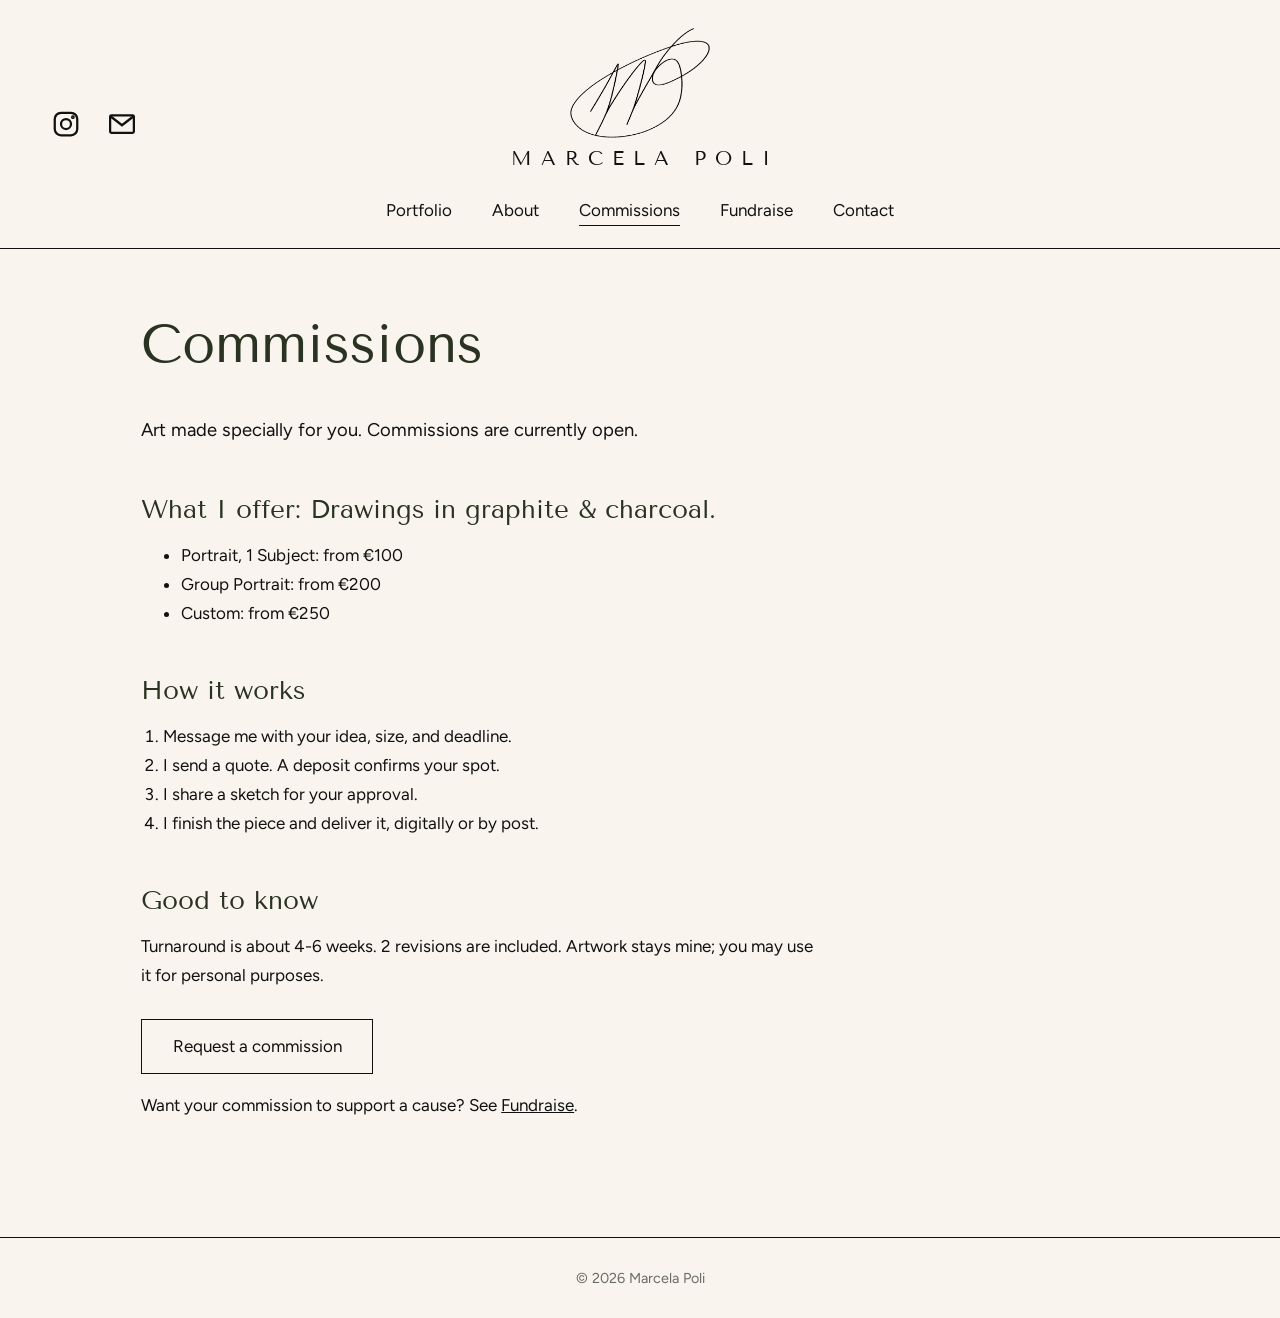
==== commissions.html @ 9af439c2 "first commit" ====
<!doctype html>
<html lang="en"><head><meta charset="utf-8">
<meta name="viewport" content="width=device-width, initial-scale=1">
<title>Commissions — Marcela Poli</title>
<link rel="preconnect" href="https://fonts.googleapis.com">
<link href="https://fonts.googleapis.com/css2?family=Figtree:wght@400;500&family=Tenor+Sans&display=swap" rel="stylesheet">
<link rel="stylesheet" href="style.css"></head>
<body>
<header>
<div class="top">
<div class="social">
<a href="https://www.instagram.com/poliportfolio?stkn=MXZldDJ1Nmd2b3gwMA%3D%3D&utm_source=qr" aria-label="Instagram" target="_blank" rel="noopener"><svg viewBox="0 0 24 24"><rect x="3" y="3" width="18" height="18" rx="5"/><circle cx="12" cy="12" r="4"/><circle cx="17.5" cy="6.5" r=".6"/></svg></a>
<a href="mailto:marcelacspoli@gmail.com" aria-label="Email"><svg viewBox="0 0 24 24"><rect x="2.5" y="5" width="19" height="14" rx="1"/><path d="M3 6l9 7 9-7"/></svg></a>
</div>
<a class="logo" href="index.html"><img src="images/signature.png" alt="Marcela Poli signature"><span>MARCELA POLI</span></a>
<div></div>
</div>
<nav><a href="index.html">Portfolio</a><a href="about.html">About</a><a href="commissions.html" aria-current="page">Commissions</a><a href="fundraise.html">Fundraise</a><a href="contact.html">Contact</a></nav>
</header>
<main>
<div class="page"><h1>Commissions</h1>
<p class="lead">Art made specially for you. Commissions are currently open.</p>
<h2>What I offer: Drawings in graphite & charcoal.</h2>
<ul><li>Portrait, 1 Subject: from €100</li><li>Group Portrait: from €200</li><li>Custom: from €250</li></ul>
<h2>How it works</h2>
<ol><li>Message me with your idea, size, and deadline.</li><li>I send a quote. A deposit confirms your spot.</li><li>I share a sketch for your approval.</li><li>I finish the piece and deliver it, digitally or by post.</li></ol>
<h2>Good to know</h2>
<p>Turnaround is about 4-6 weeks. 2 revisions are included. Artwork stays mine; you may use it for personal purposes.</p>
<a class="btn" href="contact.html">Request a commission</a>
<p>Want your commission to support a cause? See <a href="fundraise.html">Fundraise</a>.</p></div>
</main>
<footer>© 2026 Marcela Poli</footer>
</body></html>
---- style.css ----
:root{--ink:#111;--green:#2a3322;--muted:#6b6b66;--ph:#e8e5de}
*{box-sizing:border-box}
img{max-width:100%} 
body{margin:0;font:17px/1.7 'Figtree',system-ui,sans-serif;color:var(--ink);background:#f9f5ee}
a{color:inherit}
a:focus-visible,button:focus-visible,input:focus-visible,textarea:focus-visible{outline:2px solid var(--green);outline-offset:3px}
.top{display:grid;grid-template-columns:1fr auto 1fr;align-items:end;padding:28px 4vw 0}
.social{display:flex;gap:26px;padding-bottom:22px}
.social svg{width:30px;height:30px;stroke:var(--ink);fill:none;stroke-width:1.8}
.logo{text-align:center;text-decoration:none}
.logo img{height:110px;width:auto;display:block;margin:0 auto}
.logo span{display:block;font:1.25rem 'Tenor Sans',sans-serif;letter-spacing:.45em;padding-left:.45em;margin-top:8px}
nav{display:flex;flex-wrap:wrap;justify-content:center;gap:8px 40px;padding:26px 4vw 22px;border-bottom:1px solid var(--ink)}
nav a{text-decoration:none;border-bottom:1.5px solid transparent}
nav a:hover,nav a[aria-current]{border-color:currentColor}
.ph{background:var(--ph);aspect-ratio:4/3}
.hero{display:grid;grid-template-columns:.9fr 1.1fr}
.hero .ph{aspect-ratio:auto;min-height:62vh}
h1,h2{font-family:'Tenor Sans',sans-serif;font-weight:400;color:var(--green);line-height:1.15}
.hero h1{font-size:clamp(2.4rem,5vw,4.2rem);align-self:center;padding:0 6vw;margin:0}
.grid{display:grid;grid-template-columns:repeat(2,1fr);gap:56px 4vw;padding:80px 2.4vw 100px}
figure{margin:0}
figcaption{padding-top:12px;font-family:'Tenor Sans',sans-serif;font-size:1.15rem}
.page{max-width:1100px;margin:0 auto;padding:64px 4vw 100px}
.page h1{font-size:clamp(2.2rem,4.5vw,3.4rem);margin:0 0 40px}
.page h2{font-size:1.6rem;margin:48px 0 12px}
.two{display:grid;grid-template-columns:1.1fr .9fr;gap:5vw;align-items:start}
.two.reverse{grid-template-columns:.9fr 1.1fr}
.two .ph{aspect-ratio:4/5}
.about-image img{display:block;width:100%;height:auto}
.lead{font-size:1.15rem;max-width:62ch}
.two > div:first-child p{text-align:justify}
p,li{max-width:62ch}
ol{padding-left:1.3em}
.btn{display:inline-block;border:1px solid var(--ink);padding:.7em 1.8em;text-decoration:none;margin-top:12px}
.btn:hover{background:var(--ink);color:#fff}
form{display:grid;gap:20px;max-width:520px}
label{display:grid;gap:4px;color:var(--muted);font-size:.95rem}
input,textarea{font:inherit;color:var(--ink);border:0;border-bottom:1px solid var(--ink);padding:8px 0;background:transparent}
button.btn{background:none;font:inherit;cursor:pointer;justify-self:start}
footer{border-top:1px solid var(--ink);padding:28px 4vw;text-align:center;color:var(--muted);font-size:.9rem}
@media(max-width:760px){
.top{grid-template-columns:1fr;justify-items:center}
.social{order:2;padding:14px 0 0}
.hero,.two,.two.reverse,.grid{grid-template-columns:1fr} 
.hero .ph{min-height:40vh}
.hero h1{padding:48px 6vw}
.two > div:first-child p{text-align:left} 
.social svg{width:26px;height:26px} 
}
/* Artwork frames */
.slide{position:relative}
.slide img{width:100%;height:auto;display:block}
.slide .next{position:absolute;top:50%;right:10px;transform:translateY(-50%);width:40px;height:40px;border:0;border-radius:50%;background:rgba(255,255,255,.85);color:var(--ink);font:inherit;font-size:1.2rem;cursor:pointer}
.slide .next:hover{background:#fff}

/* Hero image */
.hero img{width:100%;height:100%;min-height:62vh;max-height:80vh;object-fit:cover;display:block}
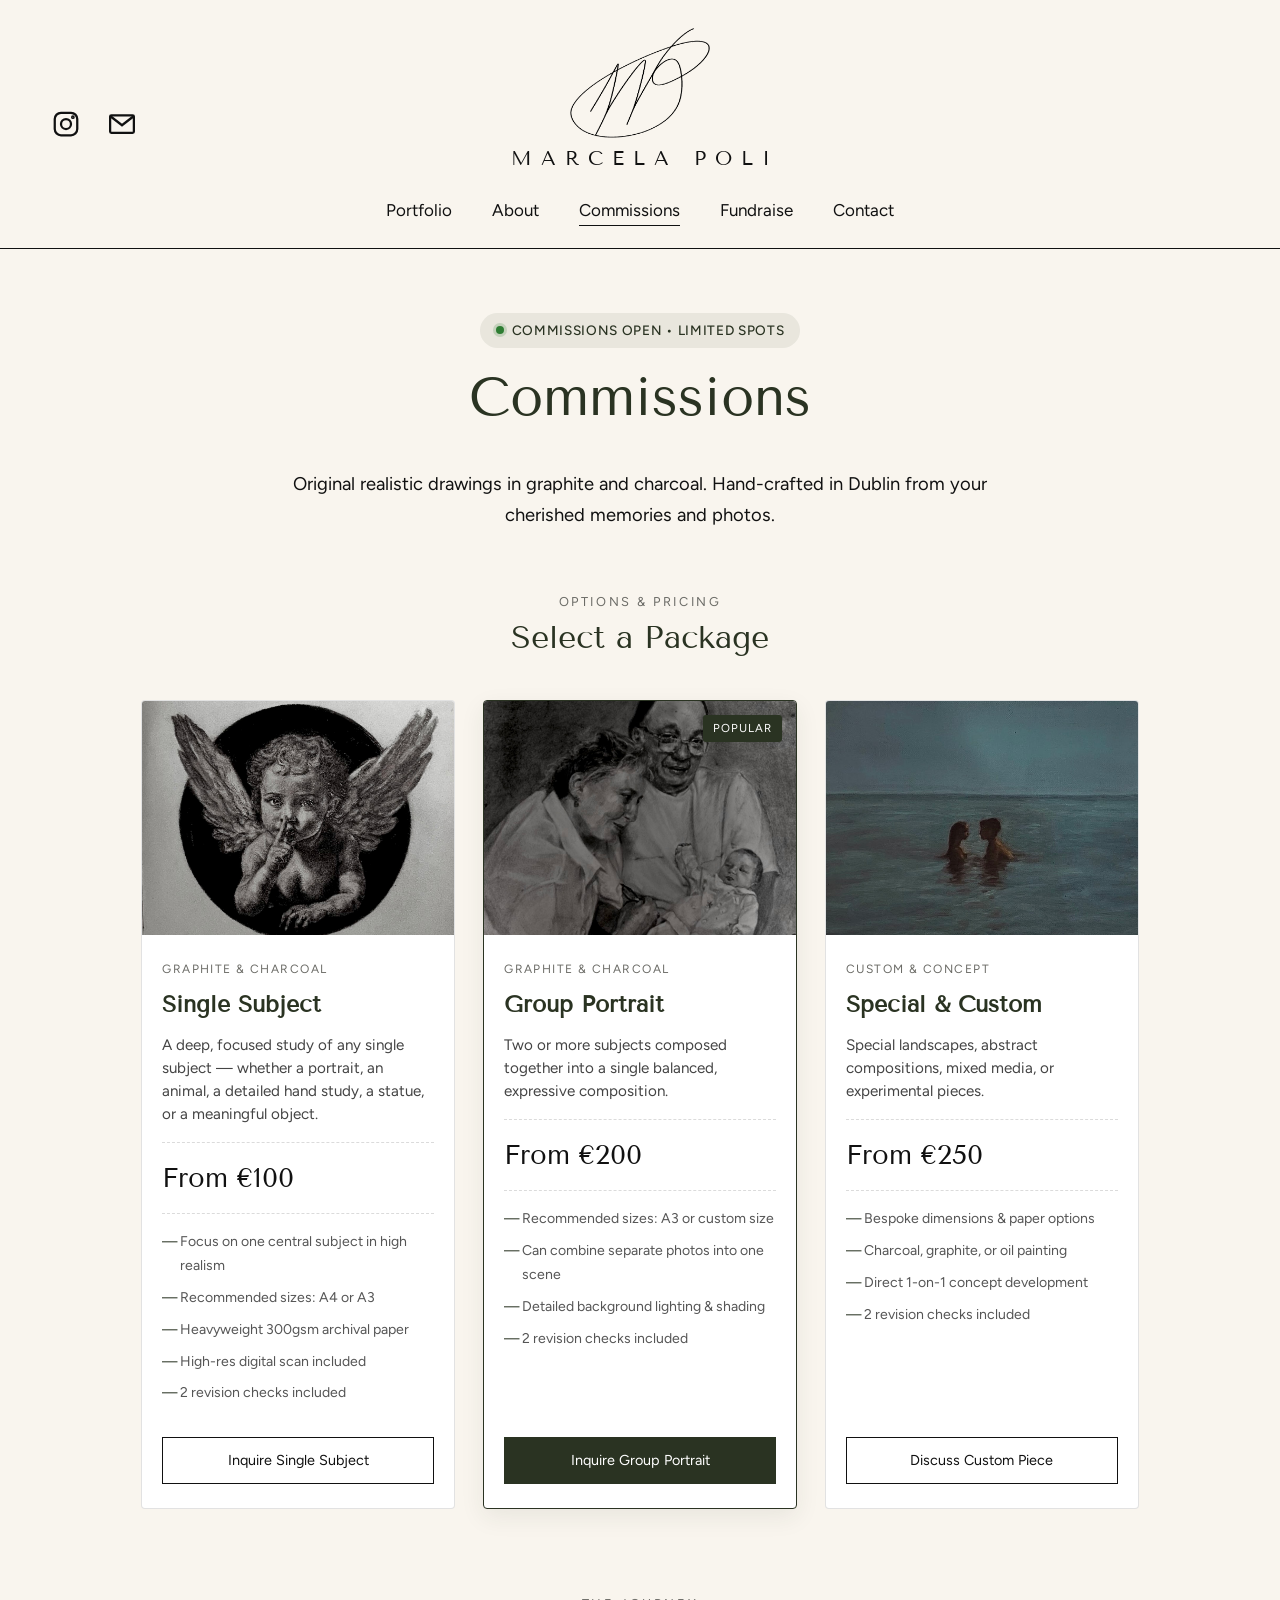
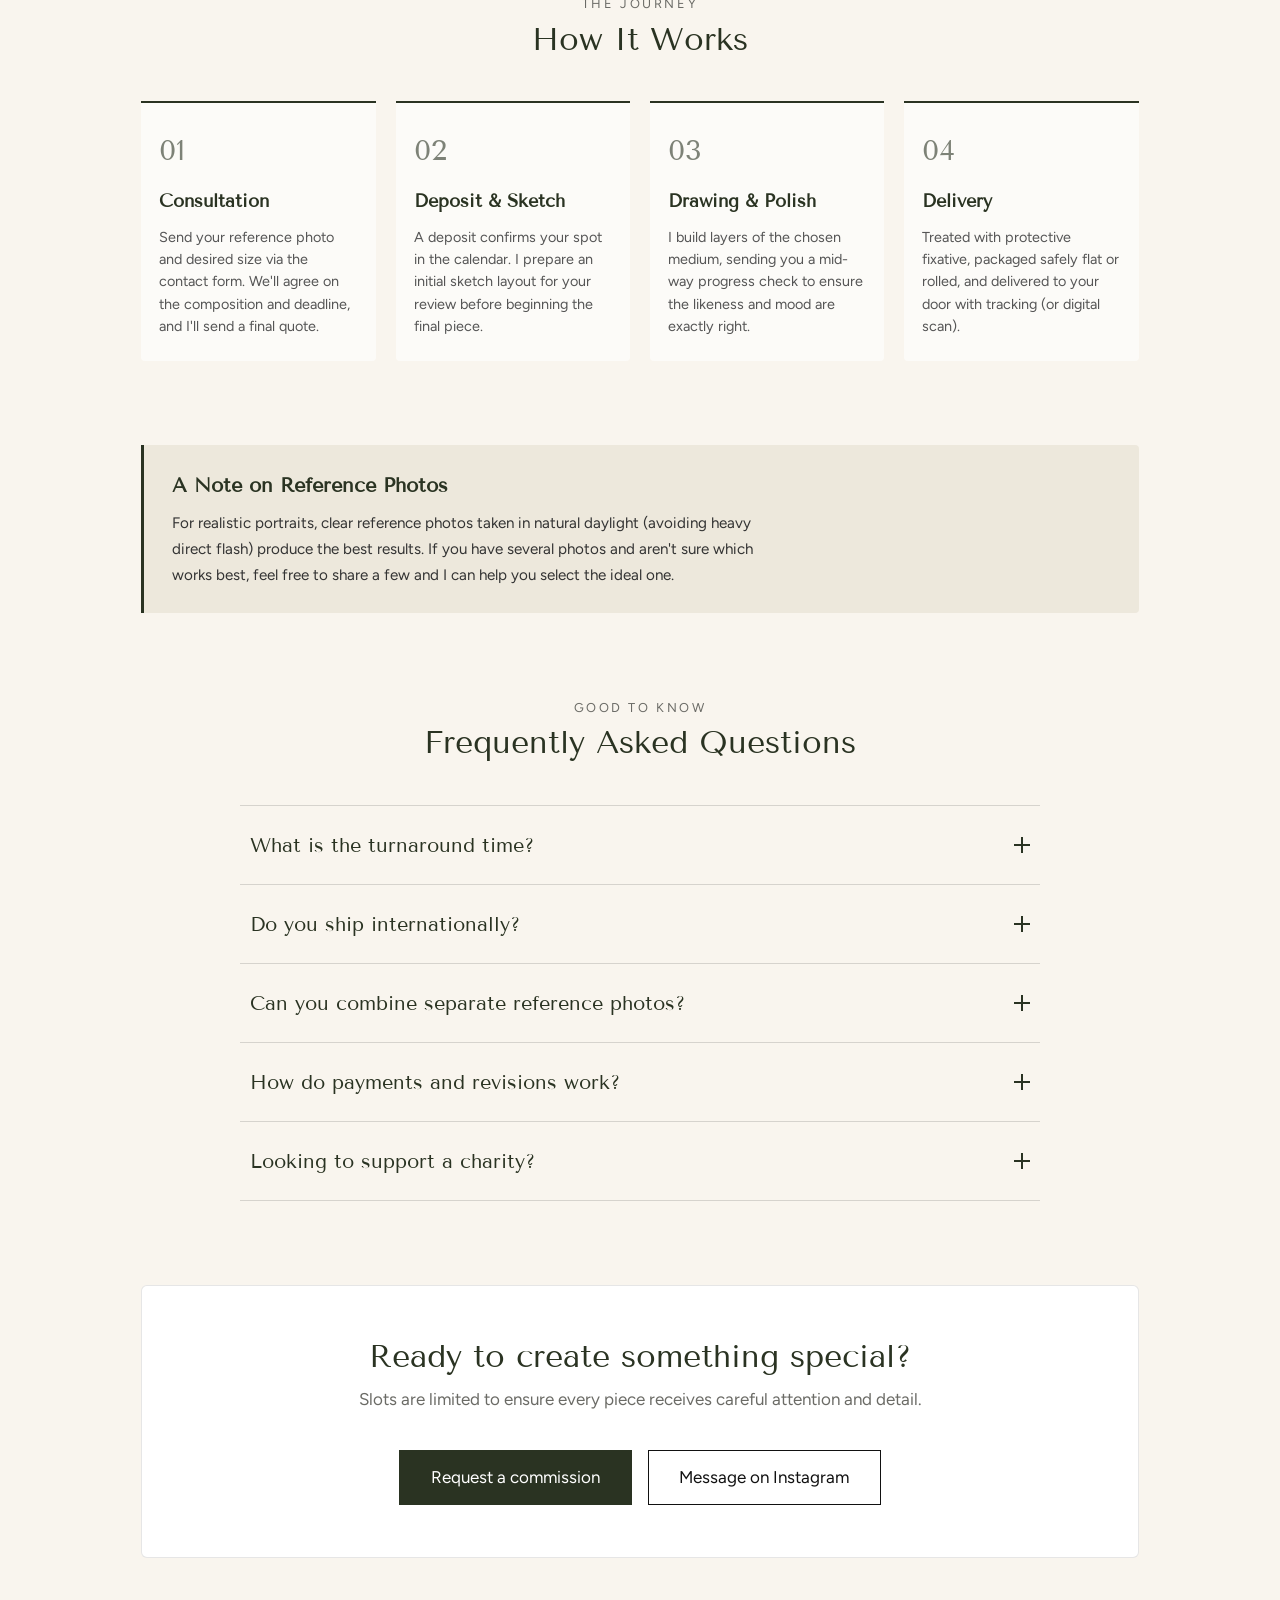
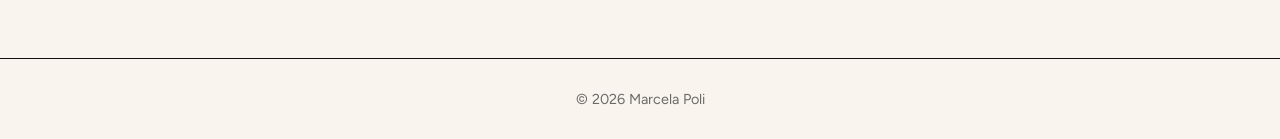
==== commit 9874e0f4: "Update commissions page, portfolio hover blur with specs" ====
--- a/commissions.html
+++ b/commissions.html
@@ -18,16 +18,198 @@
 <nav><a href="index.html">Portfolio</a><a href="about.html">About</a><a href="commissions.html" aria-current="page">Commissions</a><a href="fundraise.html">Fundraise</a><a href="contact.html">Contact</a></nav>
 </header>
 <main>
-<div class="page"><h1>Commissions</h1>
-<p class="lead">Art made specially for you. Commissions are currently open.</p>
-<h2>What I offer: Drawings in graphite & charcoal.</h2>
-<ul><li>Portrait, 1 Subject: from €100</li><li>Group Portrait: from €200</li><li>Custom: from €250</li></ul>
-<h2>How it works</h2>
-<ol><li>Message me with your idea, size, and deadline.</li><li>I send a quote. A deposit confirms your spot.</li><li>I share a sketch for your approval.</li><li>I finish the piece and deliver it, digitally or by post.</li></ol>
-<h2>Good to know</h2>
-<p>Turnaround is about 4-6 weeks. 2 revisions are included. Artwork stays mine; you may use it for personal purposes.</p>
-<a class="btn" href="contact.html">Request a commission</a>
-<p>Want your commission to support a cause? See <a href="fundraise.html">Fundraise</a>.</p></div>
+  <div class="page commissions-page">
+    
+    <!-- Hero / Header -->
+    <div class="commissions-header">
+      <div class="status-badge"><span class="status-dot"></span> Commissions Open • Limited Spots</div>
+      <h1>Commissions</h1>
+      <p class="lead">Original realistic drawings in graphite and charcoal. Hand-crafted in Dublin from your cherished memories and photos.</p>
+    </div>
+
+    <!-- Pricing & Offerings Showcase -->
+    <section class="tiers-section">
+      <div class="section-title">
+        <span>Options & Pricing</span>
+        <h2>Select a Package</h2>
+      </div>
+
+      <div class="tier-grid">
+        <!-- Tier 1 -->
+        <div class="tier-card">
+          <div class="tier-image">
+            <img src="images/angel.png" alt="Single subject artwork (Divine Intervention)">
+          </div>
+          <div class="tier-content">
+            <span class="tier-type">Graphite & Charcoal</span>
+            <h3>Single Subject</h3>
+            <p class="tier-desc">A deep, focused study of any single subject — whether a portrait, an animal, a detailed hand study, a statue, or a meaningful object.</p>
+            <div class="tier-price">From €100</div>
+            <ul class="tier-specs">
+              <li>Focus on one central subject in high realism</li>
+              <li>Recommended sizes: A4 or A3</li>
+              <li>Heavyweight 300gsm archival paper</li>
+              <li>High-res digital scan included</li>
+              <li>2 revision checks included</li>
+            </ul>
+            <a class="btn btn-tier" href="contact.html">Inquire Single Subject</a>
+          </div>
+        </div>
+
+        <!-- Tier 2 -->
+        <div class="tier-card featured">
+          <div class="featured-badge">Popular</div>
+          <div class="tier-image">
+            <img src="images/special.png" alt="Group portrait">
+          </div>
+          <div class="tier-content">
+            <span class="tier-type">Graphite & Charcoal</span>
+            <h3>Group Portrait</h3>
+            <p class="tier-desc">Two or more subjects composed together into a single balanced, expressive composition.</p>
+            <div class="tier-price">From €200</div>
+            <ul class="tier-specs">
+              <li>Recommended sizes: A3 or custom size</li>
+              <li>Can combine separate photos into one scene</li>
+              <li>Detailed background lighting & shading</li>
+              <li>2 revision checks included</li>
+            </ul>
+            <a class="btn btn-tier btn-primary" href="contact.html">Inquire Group Portrait</a>
+          </div>
+        </div>
+
+        <!-- Tier 3 -->
+        <div class="tier-card">
+          <div class="tier-image">
+            <img src="images/sea.jpeg" alt="Custom artistic piece (In Stillness)">
+          </div>
+          <div class="tier-content">
+            <span class="tier-type">Custom & Concept</span>
+            <h3>Special & Custom</h3>
+            <p class="tier-desc">Special landscapes, abstract compositions, mixed media, or experimental pieces.</p>
+            <div class="tier-price">From €250</div>
+            <ul class="tier-specs">
+              <li>Bespoke dimensions & paper options</li>
+              <li>Charcoal, graphite, or oil painting</li>
+              <li>Direct 1-on-1 concept development</li>
+              <li>2 revision checks included</li>
+            </ul>
+            <a class="btn btn-tier" href="contact.html">Discuss Custom Piece</a>
+          </div>
+        </div>
+      </div>
+    </section>
+
+    <!-- Visual Process -->
+    <section class="process-section">
+      <div class="section-title">
+        <span>The Journey</span>
+        <h2>How It Works</h2>
+      </div>
+
+      <div class="process-steps">
+        <div class="step-card">
+          <span class="step-num">01</span>
+          <h4>Consultation</h4>
+          <p>Send your reference photo and desired size via the contact form. We'll agree on the composition and deadline, and I'll send a final quote.</p>
+        </div>
+
+        <div class="step-card">
+          <span class="step-num">02</span>
+          <h4>Deposit & Sketch</h4>
+          <p>A deposit confirms your spot in the calendar. I prepare an initial sketch layout for your review before beginning the final piece.</p>
+        </div>
+
+        <div class="step-card">
+          <span class="step-num">03</span>
+          <h4>Drawing & Polish</h4>
+          <p>I build layers of the chosen medium, sending you a mid-way progress check to ensure the likeness and mood are exactly right.</p>
+        </div>
+
+        <div class="step-card">
+          <span class="step-num">04</span>
+          <h4>Delivery</h4>
+          <p>Treated with protective fixative, packaged safely flat or rolled, and delivered to your door with tracking (or digital scan).</p>
+        </div>
+      </div>
+    </section>
+
+    <!-- Reference Photo Guide -->
+    <section class="guide-box">
+      <h3>A Note on Reference Photos</h3>
+      <p>For realistic portraits, clear reference photos taken in natural daylight (avoiding heavy direct flash) produce the best results. If you have several photos and aren't sure which works best, feel free to share a few and I can help you select the ideal one.</p>
+    </section>
+
+    <!-- FAQ (Interactive Accordion) -->
+    <section class="faq-section">
+      <div class="section-title">
+        <span>Good to Know</span>
+        <h2>Frequently Asked Questions</h2>
+      </div>
+
+      <div class="faq-accordion">
+        <details class="faq-item">
+          <summary class="faq-question">
+            <span>What is the turnaround time?</span>
+            <span class="faq-icon" aria-hidden="true"></span>
+          </summary>
+          <div class="faq-answer">
+            <p>Typically 4 to 6 weeks depending on size, detail, and current queue. If you have a specific deadline (such as a birthday, wedding, or anniversary), please mention it upfront and I will do my best to accommodate your schedule.</p>
+          </div>
+        </details>
+
+        <details class="faq-item">
+          <summary class="faq-question">
+            <span>Do you ship internationally?</span>
+            <span class="faq-icon" aria-hidden="true"></span>
+          </summary>
+          <div class="faq-answer">
+            <p>Yes, artwork is safely shipped worldwide from Dublin, Ireland. Pieces are packed flat between sturdy rigid backing boards or in heavy-duty moisture-resistant postal tubes, fully tracked until delivery.</p>
+          </div>
+        </details>
+
+        <details class="faq-item">
+          <summary class="faq-question">
+            <span>Can you combine separate reference photos?</span>
+            <span class="faq-icon" aria-hidden="true"></span>
+          </summary>
+          <div class="faq-answer">
+            <p>Yes! If you have loved ones, pets, or subjects that were never photographed together, I can compose and balance them into a single harmonious and cohesive drawing.</p>
+          </div>
+        </details>
+
+        <details class="faq-item">
+          <summary class="faq-question">
+            <span>How do payments and revisions work?</span>
+            <span class="faq-icon" aria-hidden="true"></span>
+          </summary>
+          <div class="faq-answer">
+            <p>A deposit confirms your spot in the calendar. I share an initial composition sketch for approval before starting final shading. During the process, 2 revision stages are included so you can share feedback and feel completely confident in the final piece.</p>
+          </div>
+        </details>
+
+        <details class="faq-item">
+          <summary class="faq-question">
+            <span>Looking to support a charity?</span>
+            <span class="faq-icon" aria-hidden="true"></span>
+          </summary>
+          <div class="faq-answer">
+            <p>You can also commission a ballpoint pen piece where 100% of proceeds go directly to the Meningitis Research Foundation for my Kilimanjaro climb. See the <a href="fundraise.html">Fundraise</a> page for details.</p>
+          </div>
+        </details>
+      </div>
+    </section>
+
+    <!-- Final CTA Banner -->
+    <section class="cta-banner">
+      <h2>Ready to create something special?</h2>
+      <p>Slots are limited to ensure every piece receives careful attention and detail.</p>
+      <div class="cta-actions">
+        <a class="btn btn-primary" href="contact.html">Request a commission</a>
+        <a class="btn" href="https://www.instagram.com/poliportfolio?stkn=MXZldDJ1Nmd2b3gwMA%3D%3D&utm_source=qr" target="_blank" rel="noopener">Message on Instagram</a>
+      </div>
+    </section>
+
+  </div>
 </main>
 <footer>© 2026 Marcela Poli</footer>
 </body></html>
--- a/style.css
+++ b/style.css
@@ -18,9 +18,10 @@
 .hero .ph{aspect-ratio:auto;min-height:62vh}
 h1,h2{font-family:'Tenor Sans',sans-serif;font-weight:400;color:var(--green);line-height:1.15}
 .hero h1{font-size:clamp(2.4rem,5vw,4.2rem);align-self:center;padding:0 6vw;margin:0}
-.grid{display:grid;grid-template-columns:repeat(2,1fr);gap:56px 4vw;padding:80px 2.4vw 100px}
-figure{margin:0}
-figcaption{padding-top:12px;font-family:'Tenor Sans',sans-serif;font-size:1.15rem}
+.grid, .portfolio-grid{display:grid;grid-template-columns:repeat(2,1fr);gap:60px 4vw;padding:80px 4vw 110px;max-width:1240px;margin:0 auto}
+figure, .art-card{margin:0;display:flex;flex-direction:column}
+figcaption{padding-top:14px;display:flex;justify-content:space-between;align-items:baseline;font-family:'Tenor Sans',sans-serif;font-size:1.15rem;color:var(--green)}
+figcaption .cap-year{font-family:'Figtree',system-ui,sans-serif;font-size:0.88rem;color:var(--muted)}
 .page{max-width:1100px;margin:0 auto;padding:64px 4vw 100px}
 .page h1{font-size:clamp(2.2rem,4.5vw,3.4rem);margin:0 0 40px}
 .page h2{font-size:1.6rem;margin:48px 0 12px}
@@ -32,7 +33,7 @@
 .two > div:first-child p{text-align:justify}
 p,li{max-width:62ch}
 ol{padding-left:1.3em}
-.btn{display:inline-block;border:1px solid var(--ink);padding:.7em 1.8em;text-decoration:none;margin-top:12px}
+.btn{display:inline-block;border:1px solid var(--ink);padding:.7em 1.8em;text-decoration:none;margin-top:12px;transition:background 0.2s, color 0.2s}
 .btn:hover{background:var(--ink);color:#fff}
 form{display:grid;gap:20px;max-width:520px}
 label{display:grid;gap:4px;color:var(--muted);font-size:.95rem}
@@ -42,17 +43,392 @@
 @media(max-width:760px){
 .top{grid-template-columns:1fr;justify-items:center}
 .social{order:2;padding:14px 0 0}
-.hero,.two,.two.reverse,.grid{grid-template-columns:1fr} 
+.hero,.two,.two.reverse,.grid,.portfolio-grid{grid-template-columns:1fr} 
 .hero .ph{min-height:40vh}
 .hero h1{padding:48px 6vw}
 .two > div:first-child p{text-align:left} 
 .social svg{width:26px;height:26px} 
 }
-/* Artwork frames */
-.slide{position:relative}
-.slide img{width:100%;height:auto;display:block}
-.slide .next{position:absolute;top:50%;right:10px;transform:translateY(-50%);width:40px;height:40px;border:0;border-radius:50%;background:rgba(255,255,255,.85);color:var(--ink);font:inherit;font-size:1.2rem;cursor:pointer}
-.slide .next:hover{background:#fff}
+/* Artwork frames & Hover Blur Details */
+.slide{position:relative;overflow:hidden;border-radius:2px;background:var(--ph)}
+.art-media{position:relative;overflow:hidden;width:100%;display:block}
+.slide img{width:100%;height:auto;display:block;transition:filter 0.45s cubic-bezier(0.2, 0, 0.2, 1), transform 0.45s cubic-bezier(0.2, 0, 0.2, 1);transform-origin:center}
+.slide:hover img{filter:blur(6px) brightness(0.85);transform:scale(1.025)}
+
+/* Hover Overlay */
+.art-overlay{position:absolute;inset:0;display:flex;align-items:center;justify-content:center;padding:24px;background:rgba(42,51,34,0.72);backdrop-filter:blur(4px);-webkit-backdrop-filter:blur(4px);opacity:0;visibility:hidden;transition:opacity 0.35s ease, visibility 0.35s ease;pointer-events:none}
+.slide:hover .art-overlay{opacity:1;visibility:visible}
+.art-details{text-align:center;color:#fff;max-width:92%;transform:translateY(10px);transition:transform 0.35s cubic-bezier(0.2, 0, 0.2, 1)}
+.slide:hover .art-details{transform:translateY(0)}
+.art-name{font-family:'Tenor Sans',sans-serif;font-size:1.4rem;font-weight:400;letter-spacing:0.04em;margin:0 0 8px;color:#fff}
+.art-rule{width:32px;height:1px;background:rgba(255,255,255,0.45);margin:0 auto 12px}
+.art-info-row{margin:6px 0;font-size:0.9rem;line-height:1.35;color:rgba(255,255,255,0.92)}
+.art-label{display:block;font-size:0.68rem;text-transform:uppercase;letter-spacing:0.16em;color:rgba(255,255,255,0.65);margin-bottom:2px}
+.art-value{font-weight:500;letter-spacing:0.02em}
+
+/* Multi-image next button */
+.slide .next{position:absolute;top:50%;right:12px;transform:translateY(-50%);width:42px;height:42px;border:1px solid rgba(255,255,255,0.4);border-radius:50%;background:rgba(255,255,255,0.88);backdrop-filter:blur(6px);color:var(--ink);font:inherit;font-size:1.2rem;cursor:pointer;z-index:10;pointer-events:auto;display:flex;align-items:center;justify-content:center;transition:background 0.2s, transform 0.2s, box-shadow 0.2s;box-shadow:0 4px 14px rgba(0,0,0,0.12)}
+.slide .next:hover{background:#fff;transform:translateY(-50%) scale(1.08);box-shadow:0 6px 18px rgba(0,0,0,0.18)}
 
 /* Hero image */
-.hero img{width:100%;height:100%;min-height:62vh;max-height:80vh;object-fit:cover;display:block}+.hero img{width:100%;height:100%;min-height:62vh;max-height:80vh;object-fit:cover;display:block}
+
+.commissions-header {
+  text-align: center;
+  margin-bottom: 60px;
+}
+.commissions-header .lead {
+  margin: 0 auto;
+}
+/* Status Pill */
+.status-badge {
+  display: inline-flex;
+  align-items: center;
+  gap: 8px;
+  background: rgba(42, 51, 34, 0.08);
+  color: var(--green);
+  padding: 6px 16px;
+  border-radius: 999px;
+  font-size: 0.85rem;
+  font-weight: 500;
+  letter-spacing: 0.05em;
+  text-transform: uppercase;
+  margin-bottom: 18px;
+}
+.status-dot {
+  width: 8px;
+  height: 8px;
+  background: #2e7d32;
+  border-radius: 50%;
+  box-shadow: 0 0 0 3px rgba(46, 125, 50, 0.2);
+  display: inline-block;
+}
+/* Section Headings */
+.section-title {
+  text-align: center;
+  margin-bottom: 44px;
+}
+.section-title span {
+  display: block;
+  font-size: 0.8rem;
+  letter-spacing: 0.2em;
+  text-transform: uppercase;
+  color: var(--muted);
+  margin-bottom: 6px;
+}
+.section-title h2 {
+  font-size: 2rem;
+  margin: 0;
+}
+/* Tiers Grid */
+.tier-grid {
+  display: grid;
+  grid-template-columns: repeat(3, 1fr);
+  gap: 28px;
+  margin-bottom: 84px;
+}
+.tier-card {
+  background: #fff;
+  border: 1px solid rgba(17, 17, 17, 0.12);
+  border-radius: 4px;
+  overflow: hidden;
+  display: flex;
+  flex-direction: column;
+  transition: transform 0.25s ease, box-shadow 0.25s ease;
+  position: relative;
+}
+.tier-card:hover {
+  transform: translateY(-4px);
+  box-shadow: 0 16px 32px rgba(0, 0, 0, 0.06);
+}
+.tier-card.featured {
+  border-color: var(--green);
+  box-shadow: 0 8px 24px rgba(42, 51, 34, 0.08);
+}
+.featured-badge {
+  position: absolute;
+  top: 14px;
+  right: 14px;
+  background: var(--green);
+  color: #fff;
+  font-size: 0.72rem;
+  letter-spacing: 0.08em;
+  padding: 4px 10px;
+  border-radius: 3px;
+  text-transform: uppercase;
+  z-index: 2;
+}
+.tier-image {
+  aspect-ratio: 4/3;
+  overflow: hidden;
+  background: var(--ph);
+}
+.tier-image img {
+  width: 100%;
+  height: 100%;
+  object-fit: cover;
+  display: block;
+  transition: transform 0.4s ease;
+}
+.tier-card:hover .tier-image img {
+  transform: scale(1.03);
+}
+.tier-content {
+  padding: 24px 20px;
+  display: flex;
+  flex-direction: column;
+  flex: 1;
+}
+.tier-type {
+  font-size: 0.75rem;
+  letter-spacing: 0.12em;
+  text-transform: uppercase;
+  color: var(--muted);
+}
+.tier-content h3 {
+  font-family: 'Tenor Sans', sans-serif;
+  font-size: 1.45rem;
+  margin: 6px 0 10px;
+  color: var(--green);
+}
+.tier-desc {
+  font-size: 0.95rem;
+  color: #444;
+  line-height: 1.5;
+  margin: 0 0 16px;
+}
+.tier-price {
+  font-family: 'Tenor Sans', sans-serif;
+  font-size: 1.7rem;
+  color: var(--ink);
+  padding: 12px 0;
+  border-top: 1px dashed rgba(17, 17, 17, 0.15);
+  border-bottom: 1px dashed rgba(17, 17, 17, 0.15);
+  margin-bottom: 16px;
+}
+.tier-specs {
+  list-style: none;
+  padding: 0;
+  margin: 0 0 24px;
+  flex: 1;
+}
+.tier-specs li {
+  font-size: 0.88rem;
+  color: #555;
+  margin-bottom: 8px;
+  position: relative;
+  padding-left: 18px;
+}
+.tier-specs li::before {
+  content: "—";
+  position: absolute;
+  left: 0;
+  color: var(--green);
+}
+.btn-tier {
+  text-align: center;
+  margin-top: auto;
+  font-size: 0.9rem;
+  padding: 10px 16px;
+}
+.btn-primary {
+  background: var(--green);
+  color: #fff !important;
+  border-color: var(--green);
+}
+.btn-primary:hover {
+  background: var(--ink);
+  border-color: var(--ink);
+}
+/* Process Section */
+.process-section {
+  margin-bottom: 84px;
+}
+.process-steps {
+  display: grid;
+  grid-template-columns: repeat(4, 1fr);
+  gap: 20px;
+}
+.step-card {
+  background: rgba(255, 255, 255, 0.6);
+  padding: 24px 18px;
+  border-top: 2px solid var(--green);
+  border-radius: 0 0 4px 4px;
+}
+.step-num {
+  font-family: 'Tenor Sans', sans-serif;
+  font-size: 1.8rem;
+  color: var(--green);
+  opacity: 0.6;
+  display: block;
+  margin-bottom: 10px;
+}
+.step-card h4 {
+  font-family: 'Tenor Sans', sans-serif;
+  font-size: 1.15rem;
+  margin: 0 0 8px;
+  color: var(--green);
+}
+.step-card p {
+  font-size: 0.9rem;
+  line-height: 1.55;
+  color: #555;
+  margin: 0;
+}
+/* Reference Guide Box */
+.guide-box {
+  background: #ede8dc;
+  border-left: 3px solid var(--green);
+  padding: 24px 28px;
+  margin-bottom: 84px;
+  border-radius: 0 4px 4px 0;
+}
+.guide-box h3 {
+  font-family: 'Tenor Sans', sans-serif;
+  margin: 0 0 8px;
+  color: var(--green);
+}
+.guide-box p {
+  margin: 0;
+  font-size: 0.95rem;
+  color: #333;
+}
+/* FAQ Accordion (Interactive) */
+.faq-accordion {
+  max-width: 800px;
+  margin: 0 auto 84px;
+  border-top: 1px solid rgba(17, 17, 17, 0.15);
+}
+
+.faq-item {
+  border-bottom: 1px solid rgba(17, 17, 17, 0.15);
+  background: transparent;
+  transition: background-color 0.2s ease;
+}
+
+.faq-question {
+  display: flex;
+  justify-content: space-between;
+  align-items: center;
+  padding: 22px 10px;
+  font-family: 'Tenor Sans', sans-serif;
+  font-size: 1.25rem;
+  color: var(--green);
+  cursor: pointer;
+  list-style: none;
+  user-select: none;
+}
+
+.faq-question::-webkit-details-marker {
+  display: none;
+}
+
+.faq-question:hover {
+  color: var(--ink);
+}
+
+/* Custom +/- Icon */
+.faq-icon {
+  position: relative;
+  width: 16px;
+  height: 16px;
+  flex-shrink: 0;
+  margin-left: 18px;
+}
+
+.faq-icon::before,
+.faq-icon::after {
+  content: "";
+  position: absolute;
+  background-color: var(--green);
+  transition: transform 0.25s ease, opacity 0.25s ease;
+}
+
+.faq-icon::before {
+  top: 7px;
+  left: 0;
+  width: 16px;
+  height: 2px;
+}
+
+.faq-icon::after {
+  top: 0;
+  left: 7px;
+  width: 2px;
+  height: 16px;
+}
+
+/* When open, rotate vertical bar out to become minus */
+.faq-item[open] .faq-icon::after {
+  transform: rotate(90deg);
+  opacity: 0;
+}
+
+.faq-item[open] .faq-question {
+  color: var(--ink);
+}
+
+.faq-answer {
+  padding: 0 10px 24px;
+  animation: faqFadeIn 0.3s ease;
+}
+
+.faq-answer p {
+  font-size: 0.96rem;
+  color: #444;
+  line-height: 1.65;
+  margin: 0;
+}
+
+@keyframes faqFadeIn {
+  from {
+    opacity: 0;
+    transform: translateY(-4px);
+  }
+  to {
+    opacity: 1;
+    transform: translateY(0);
+  }
+}
+/* CTA Banner */
+.cta-banner {
+  text-align: center;
+  background: #fff;
+  border: 1px solid rgba(17, 17, 17, 0.1);
+  padding: 52px 24px;
+  border-radius: 6px;
+}
+.cta-banner h2 {
+  font-size: 2rem;
+  margin: 0 0 10px;
+}
+.cta-banner p {
+  margin: 0 auto 24px;
+  color: var(--muted);
+}
+.cta-actions {
+  display: flex;
+  gap: 16px;
+  justify-content: center;
+  flex-wrap: wrap;
+}
+/* Mobile Responsiveness */
+@media (max-width: 900px) {
+  .tier-grid {
+    grid-template-columns: 1fr;
+    max-width: 440px;
+    margin: 0 auto 60px;
+  }
+  .process-steps {
+    grid-template-columns: 1fr 1fr;
+    gap: 18px;
+  }
+
+}
+@media (max-width: 600px) {
+  .process-steps {
+    grid-template-columns: 1fr;
+  }
+}
+
+  
